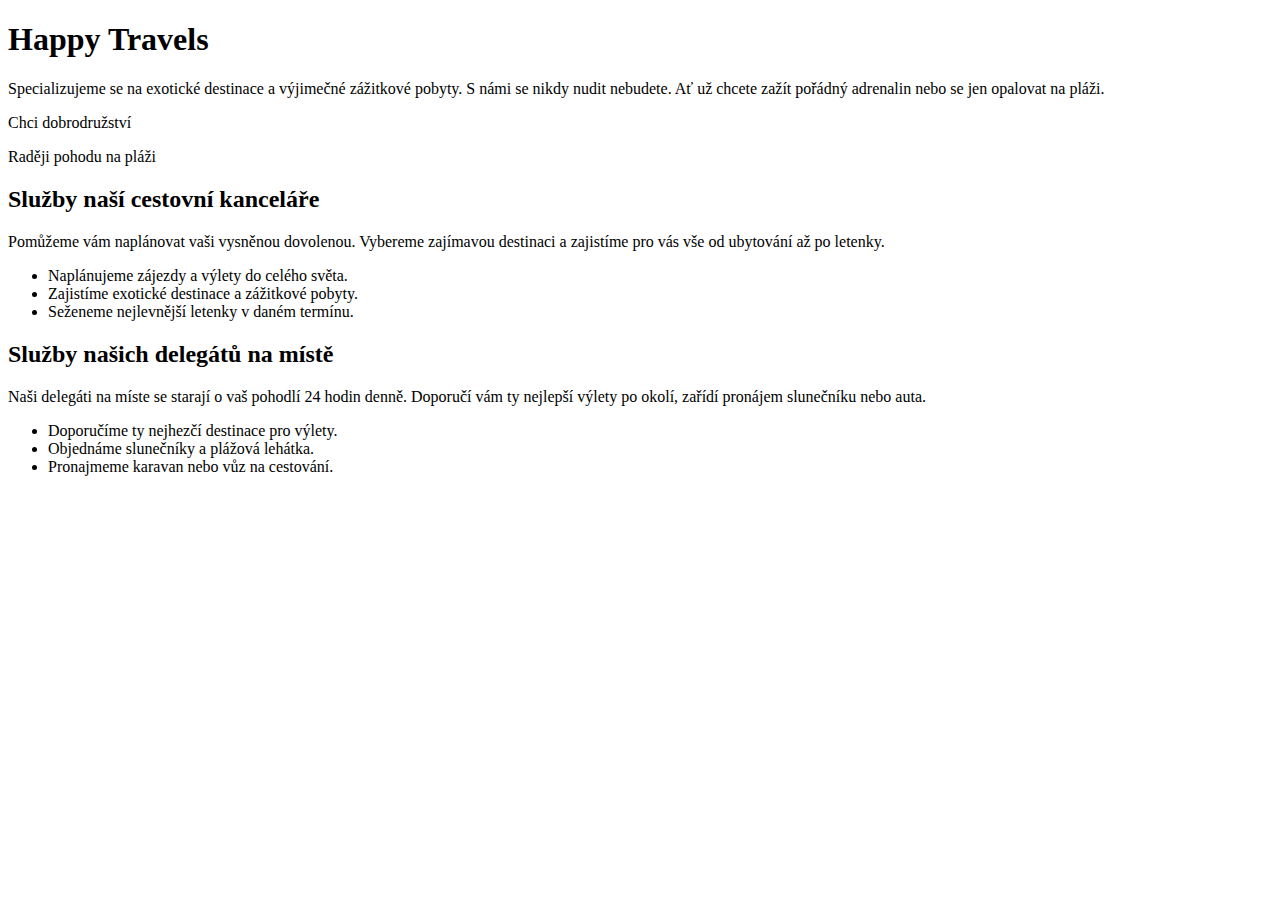
==== Sluzby/index.html @ 7a187b09 "Index, css, obrázky, vytvoření obsahu a tříd, přidání fontu." ====
<!DOCTYPE html>
<html lang="en">
  <head>
    <meta charset="UTF-8" />
    <meta name="viewport" content="width=device-width, initial-scale=1.0" />
    <title>Happy Travels</title>
    <link rel="stylesheet" href="style.css" />
    <link rel="preconnect" href="https://fonts.googleapis.com" />
    <link rel="preconnect" href="https://fonts.gstatic.com" crossorigin />
    <link
      href="https://fonts.googleapis.com/css2?family=Montserrat:wght@300;400;500&family=Nunito:wght@400;700&display=swap"
      rel="stylesheet"
    />
  </head>
  <body>
    <div class="uvod">
    <h1>Happy Travels</h1>
    
      <p class="popis">
        Specializujeme se na exotické destinace a výjimečné zážitkové pobyty. S
        námi se nikdy nudit nebudete. Ať už chcete zažít pořádný adrenalin nebo
        se jen opalovat na pláži.
      </p>
    

    <div class="tlacitka">
      <p>Chci dobrodružství</p>
      <p>Raději pohodu na pláži</p>
    </div>
</div>
<div class="obsah">
    <h2>Služby naší cestovní kanceláře</h2>

    <p class="popisvpravo">
      Pomůžeme vám naplánovat vaši vysněnou dovolenou. Vybereme zajímavou
      destinaci a zajistíme pro vás vše od ubytování až po letenky.
    </p>
    
      <ul class="sluzby">
        <li>Naplánujeme zájezdy a výlety do celého světa.</li>
        <li>Zajistíme exotické destinace a zážitkové pobyty.</li>
        <li>Seženeme nejlevnější letenky v daném termínu.</li>
      </ul>
    </div>

    <div class="obsah">

    <h2>Služby našich delegátů na místě</h2>
    <p class="popisvlevo">
      Naši delegáti na míste se starají o vaš pohodlí 24 hodin denně. Doporučí
      vám ty nejlepší výlety po okolí, zařídí pronájem slunečníku nebo auta.
    </p>
    
    <ul class="sluzby">
        <li>Doporučíme ty nejhezčí destinace pro výlety.</li>
        <li>Objednáme slunečníky a plážová lehátka.</li>
        <li>Pronajmeme karavan nebo vůz na cestování.</li>
    </ul></div>
  </body>
</html>
---- Sluzby/style.css ----
*, :after, :before { box-sizing: border-box; }
/*font-family: 'Montserrat', sans-serif;
font-family: 'Nunito', sans-serif;*/
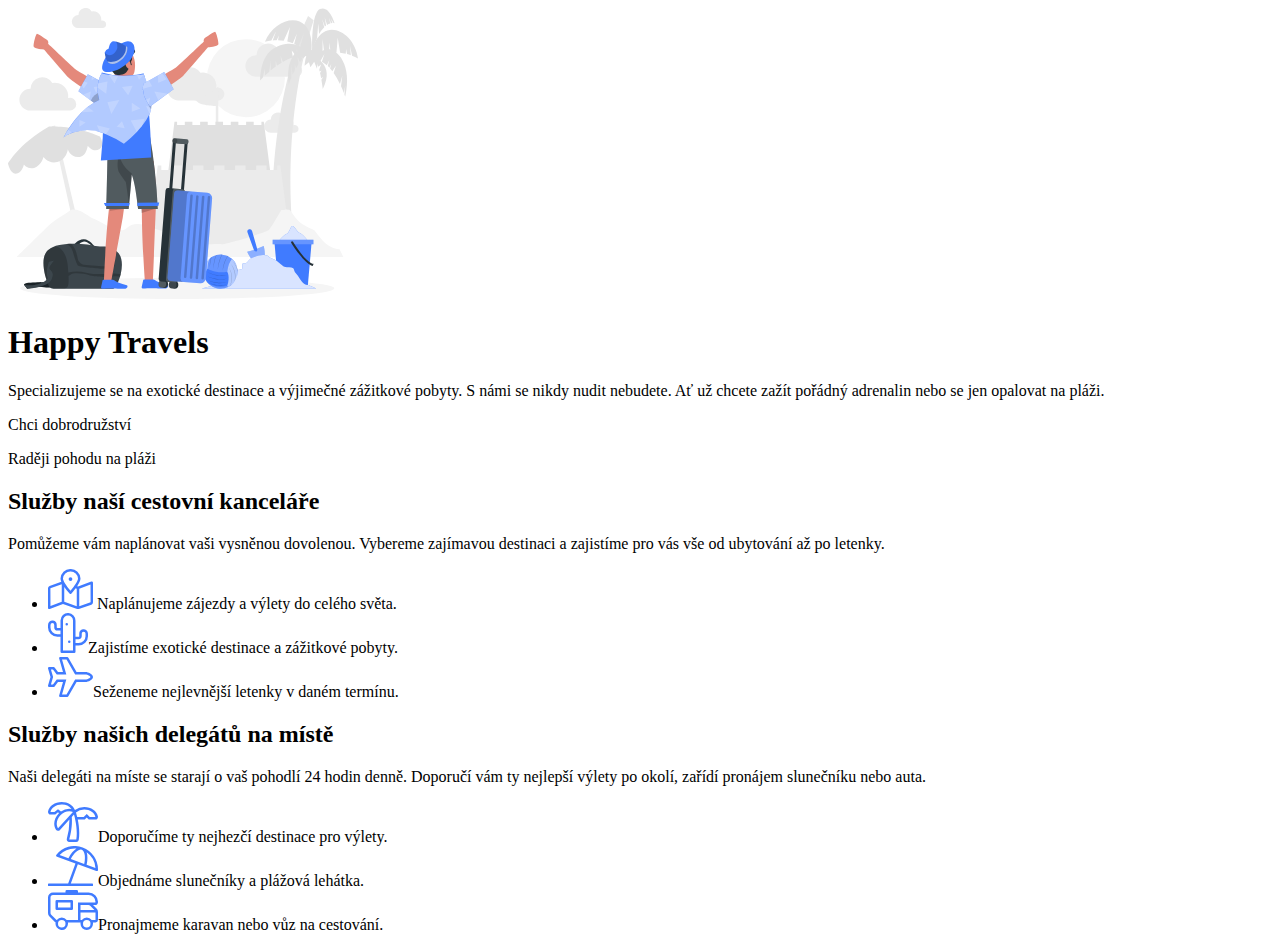
==== commit 2e4437f6: "Vložení obrázků a tříd" ====
--- a/Sluzby/index.html
+++ b/Sluzby/index.html
@@ -14,6 +14,7 @@
   </head>
   <body>
     <div class="uvod">
+        <img class="happy-traveler" src="obrazky/happy-traveler.svg" alt="Happy Traveler">
     <h1>Happy Travels</h1>
     
       <p class="popis">
@@ -37,9 +38,9 @@
     </p>
     
       <ul class="sluzby">
-        <li>Naplánujeme zájezdy a výlety do celého světa.</li>
-        <li>Zajistíme exotické destinace a zážitkové pobyty.</li>
-        <li>Seženeme nejlevnější letenky v daném termínu.</li>
+        <li><img class="ikona" src="obrazky/map-icon.svg" alt="Ikona mapy"> Naplánujeme zájezdy a výlety do celého světa.</li>
+        <li><img class="ikona" src="obrazky/cactus-icon.svg" alt="Ikona kaktusu">Zajistíme exotické destinace a zážitkové pobyty.</li>
+        <li><img class="ikona" src="obrazky/plane-icon.svg" alt="Ikona letadla">Seženeme nejlevnější letenky v daném termínu.</li>
       </ul>
     </div>
 
@@ -52,9 +53,9 @@
     </p>
     
     <ul class="sluzby">
-        <li>Doporučíme ty nejhezčí destinace pro výlety.</li>
-        <li>Objednáme slunečníky a plážová lehátka.</li>
-        <li>Pronajmeme karavan nebo vůz na cestování.</li>
+        <li><img class="ikona" src="obrazky/palm-icon.svg" alt="Ikona palmy">Doporučíme ty nejhezčí destinace pro výlety.</li>
+        <li><img class="ikona" src="obrazky/umbrella-icon.svg" alt="Ikona slunečníku">Objednáme slunečníky a plážová lehátka.</li>
+        <li><img class="ikona" src="obrazky/rv-icon.svg" alt="Ikona karavanu">Pronajmeme karavan nebo vůz na cestování.</li>
     </ul></div>
   </body>
 </html>
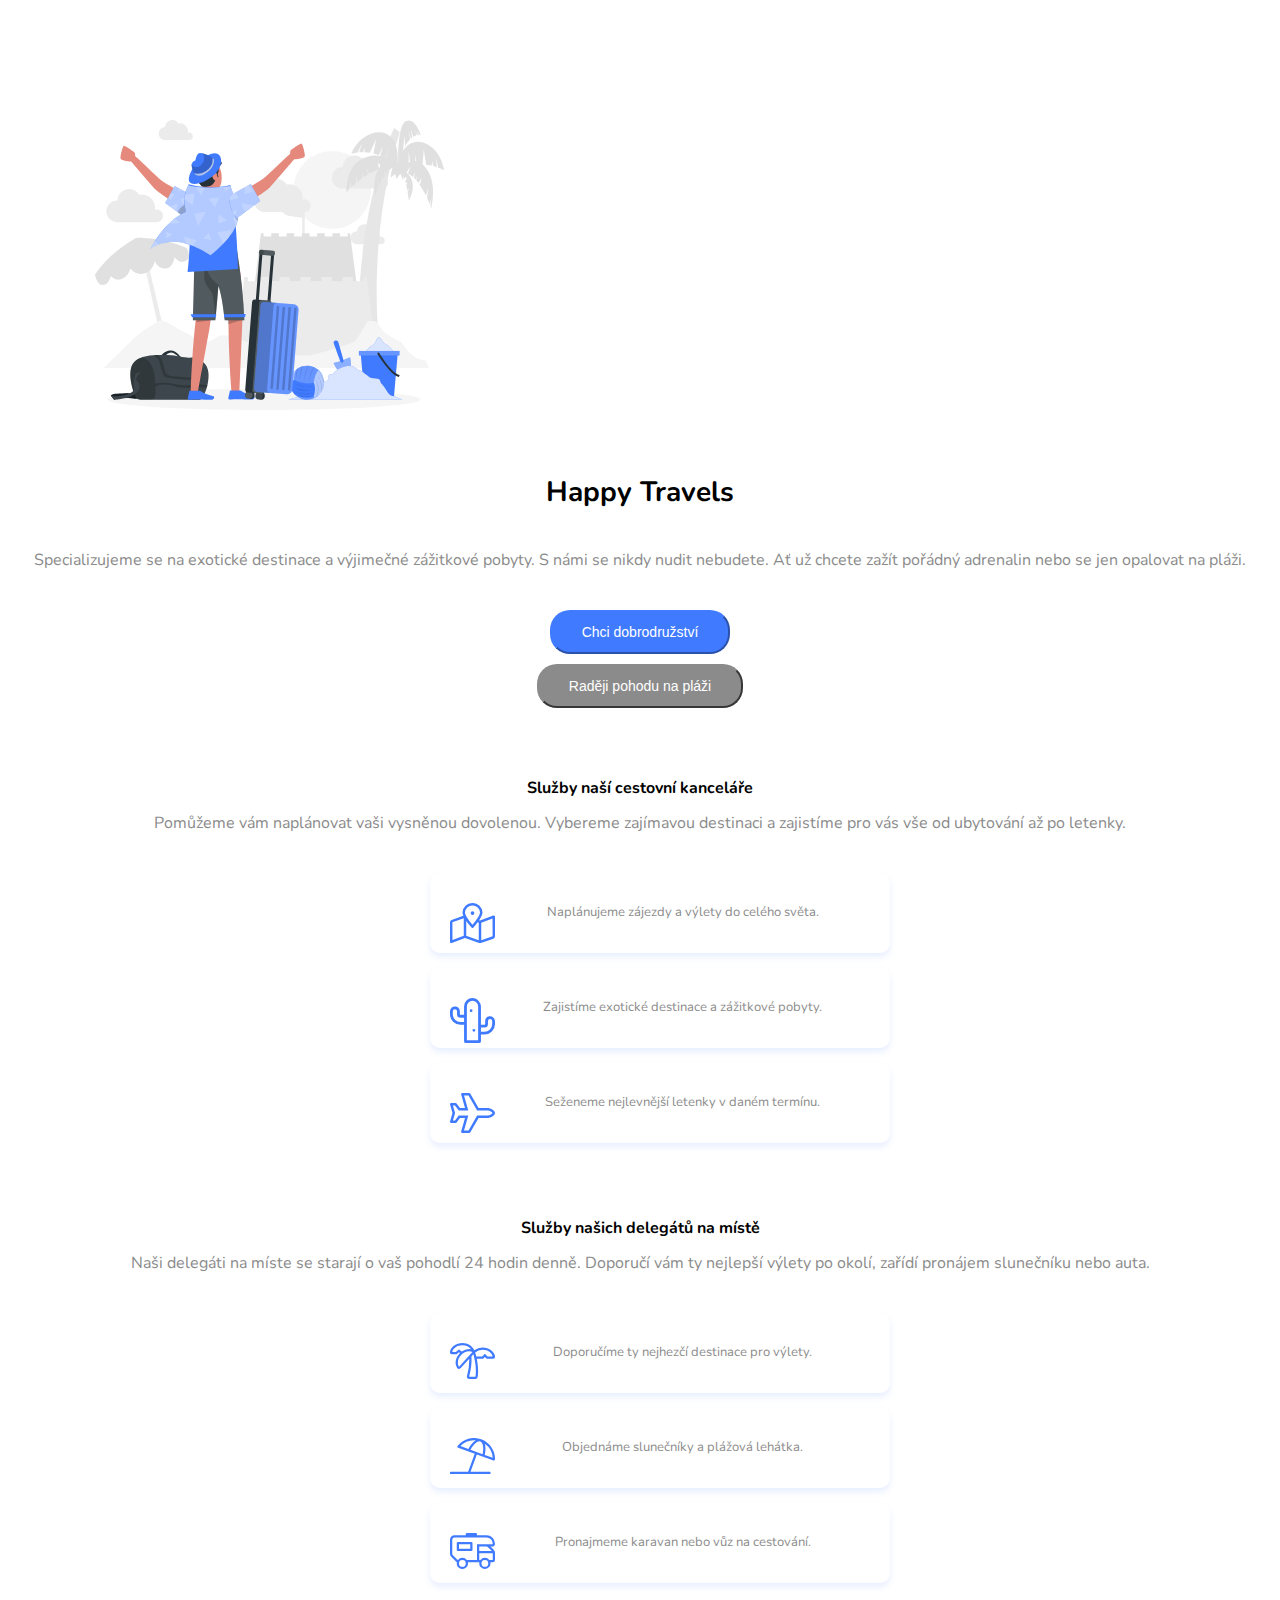
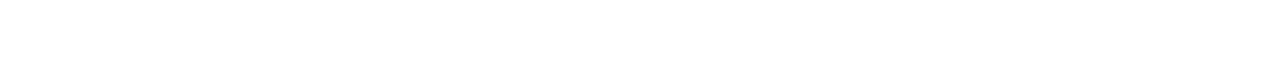
==== commit fc9505aa: "Přidání stylů a flexboxů" ====
--- a/Sluzby/index.html
+++ b/Sluzby/index.html
@@ -14,48 +14,84 @@
   </head>
   <body>
     <div class="uvod">
-        <img class="happy-traveler" src="obrazky/happy-traveler.svg" alt="Happy Traveler">
-    <h1>Happy Travels</h1>
-    
+      <img
+        class="happy-traveler"
+        src="obrazky/happy-traveler.svg"
+        alt="Happy Traveler"
+      />
+      <h1>Happy Travels</h1>
+
       <p class="popis">
         Specializujeme se na exotické destinace a výjimečné zážitkové pobyty. S
         námi se nikdy nudit nebudete. Ať už chcete zažít pořádný adrenalin nebo
         se jen opalovat na pláži.
       </p>
-    
+    </div>
+    <div class="tlacitka">
+      <button type="button" class="button1">Chci dobrodružství</button>
+      <button type="button" class="button2">Raději pohodu na pláži</button>
+    </div>
 
-    <div class="tlacitka">
-      <p>Chci dobrodružství</p>
-      <p>Raději pohodu na pláži</p>
-    </div>
-</div>
-<div class="obsah">
-    <h2>Služby naší cestovní kanceláře</h2>
+    <div class="obsah">
+      <h2>Služby naší cestovní kanceláře</h2>
 
-    <p class="popisvpravo">
-      Pomůžeme vám naplánovat vaši vysněnou dovolenou. Vybereme zajímavou
-      destinaci a zajistíme pro vás vše od ubytování až po letenky.
-    </p>
-    
+      <p class="popisvpravo">
+        Pomůžeme vám naplánovat vaši vysněnou dovolenou. Vybereme zajímavou
+        destinaci a zajistíme pro vás vše od ubytování až po letenky.
+      </p>
+
       <ul class="sluzby">
-        <li><img class="ikona" src="obrazky/map-icon.svg" alt="Ikona mapy"> Naplánujeme zájezdy a výlety do celého světa.</li>
-        <li><img class="ikona" src="obrazky/cactus-icon.svg" alt="Ikona kaktusu">Zajistíme exotické destinace a zážitkové pobyty.</li>
-        <li><img class="ikona" src="obrazky/plane-icon.svg" alt="Ikona letadla">Seženeme nejlevnější letenky v daném termínu.</li>
+        <li>
+          <img class="ikona" src="obrazky/map-icon.svg" alt="Ikona mapy" />
+          Naplánujeme zájezdy a výlety do celého světa.
+        </li>
+        <li>
+          <img
+            class="ikona"
+            src="obrazky/cactus-icon.svg"
+            alt="Ikona kaktusu"
+          />Zajistíme exotické destinace a zážitkové pobyty.
+        </li>
+        <li>
+          <img
+            class="ikona"
+            src="obrazky/plane-icon.svg"
+            alt="Ikona letadla"
+          />Seženeme nejlevnější letenky v daném termínu.
+        </li>
       </ul>
     </div>
 
     <div class="obsah">
+      <h2>Služby našich delegátů na místě</h2>
+      <p class="popisvlevo">
+        Naši delegáti na míste se starají o vaš pohodlí 24 hodin denně. Doporučí
+        vám ty nejlepší výlety po okolí, zařídí pronájem slunečníku nebo auta.
+      </p>
 
-    <h2>Služby našich delegátů na místě</h2>
-    <p class="popisvlevo">
-      Naši delegáti na míste se starají o vaš pohodlí 24 hodin denně. Doporučí
-      vám ty nejlepší výlety po okolí, zařídí pronájem slunečníku nebo auta.
-    </p>
-    
-    <ul class="sluzby">
-        <li><img class="ikona" src="obrazky/palm-icon.svg" alt="Ikona palmy">Doporučíme ty nejhezčí destinace pro výlety.</li>
-        <li><img class="ikona" src="obrazky/umbrella-icon.svg" alt="Ikona slunečníku">Objednáme slunečníky a plážová lehátka.</li>
-        <li><img class="ikona" src="obrazky/rv-icon.svg" alt="Ikona karavanu">Pronajmeme karavan nebo vůz na cestování.</li>
-    </ul></div>
+      <ul class="sluzby">
+        <li>
+          <img
+            class="ikona"
+            src="obrazky/palm-icon.svg"
+            alt="Ikona palmy"
+          />Doporučíme ty nejhezčí destinace pro výlety.
+        </li>
+        <li>
+          <img
+            class="ikona"
+            src="obrazky/umbrella-icon.svg"
+            alt="Ikona slunečníku"
+          />Objednáme slunečníky a plážová lehátka.
+        </li>
+        <li>
+          <img
+            class="ikona"
+            src="obrazky/rv-icon.svg"
+            alt="Ikona karavanu"
+          />Pronajmeme karavan nebo vůz na cestování.
+        </li>
+      </ul>
+    </div>
   </body>
 </html>
--- a/Sluzby/style.css
+++ b/Sluzby/style.css
@@ -1,3 +1,92 @@
-*, :after, :before { box-sizing: border-box; }
-/*font-family: 'Montserrat', sans-serif;
-font-family: 'Nunito', sans-serif;*/+*,
+:after,
+:before {
+  box-sizing: border-box;
+}
+
+body {
+  margin: 60px 20px;
+  font-family: "Montserrat", sans-serif;
+  font-family: "Nunito", sans-serif;
+}
+.happy-traveler {
+  height: 290px;
+  margin: 60px 75px 40px 75px;
+}
+h1 {
+  font-size: 28px;
+  text-align: center;
+  font-style: normal;
+  line-height: 35px;
+  margin-bottom: 40px;
+}
+
+h2 {
+  font-size: 16px;
+  text-align: center;
+  font-style: normal;
+  line-height: 20px;
+  margin-top: 60px;
+}
+
+p {
+  font-size: 16px;
+  font-style: normal;
+  line-height: 20px;
+  color: #8b8b8b;
+  text-align: center;
+  margin-bottom: 40px;
+  margin-top: 15px;
+}
+
+.tlacitka {
+  display: flex;
+  flex-direction: column;
+  align-items: center;
+}
+.button1,
+.button2 {
+  border-color: #407bff;
+  background-color: #407bff;
+  border-radius: 20px;
+  color: #ffffff;
+  font-size: 14px;
+  font-style: normal;
+  line-height: 20px;
+  margin-bottom: 10px;
+  padding: 10px 30px;
+}
+.button2 {
+  border-color: #8b8b8b;
+  background-color: #8b8b8b;
+}
+
+.sluzby {
+  display: flex;
+  flex-direction: column;
+  align-items: center;
+}
+
+.sluzby ul {
+  margin: 0;
+  padding: 0;
+}
+
+.sluzby li {
+  font-size: 13px;
+  list-style: none;
+  color: #8b8b8b;
+  margin-bottom: 15px;
+  border-radius: 10px;
+  box-shadow: #407bff1f 0 4px 6px;
+  padding: 30px 20px 20px 20px;
+  width: 460px;
+  height: 80px;
+  text-align: center;
+  margin-left: 20px;
+  margin-right: 20px;
+}
+.ikona {
+  width: 45px;
+  float: left;
+}
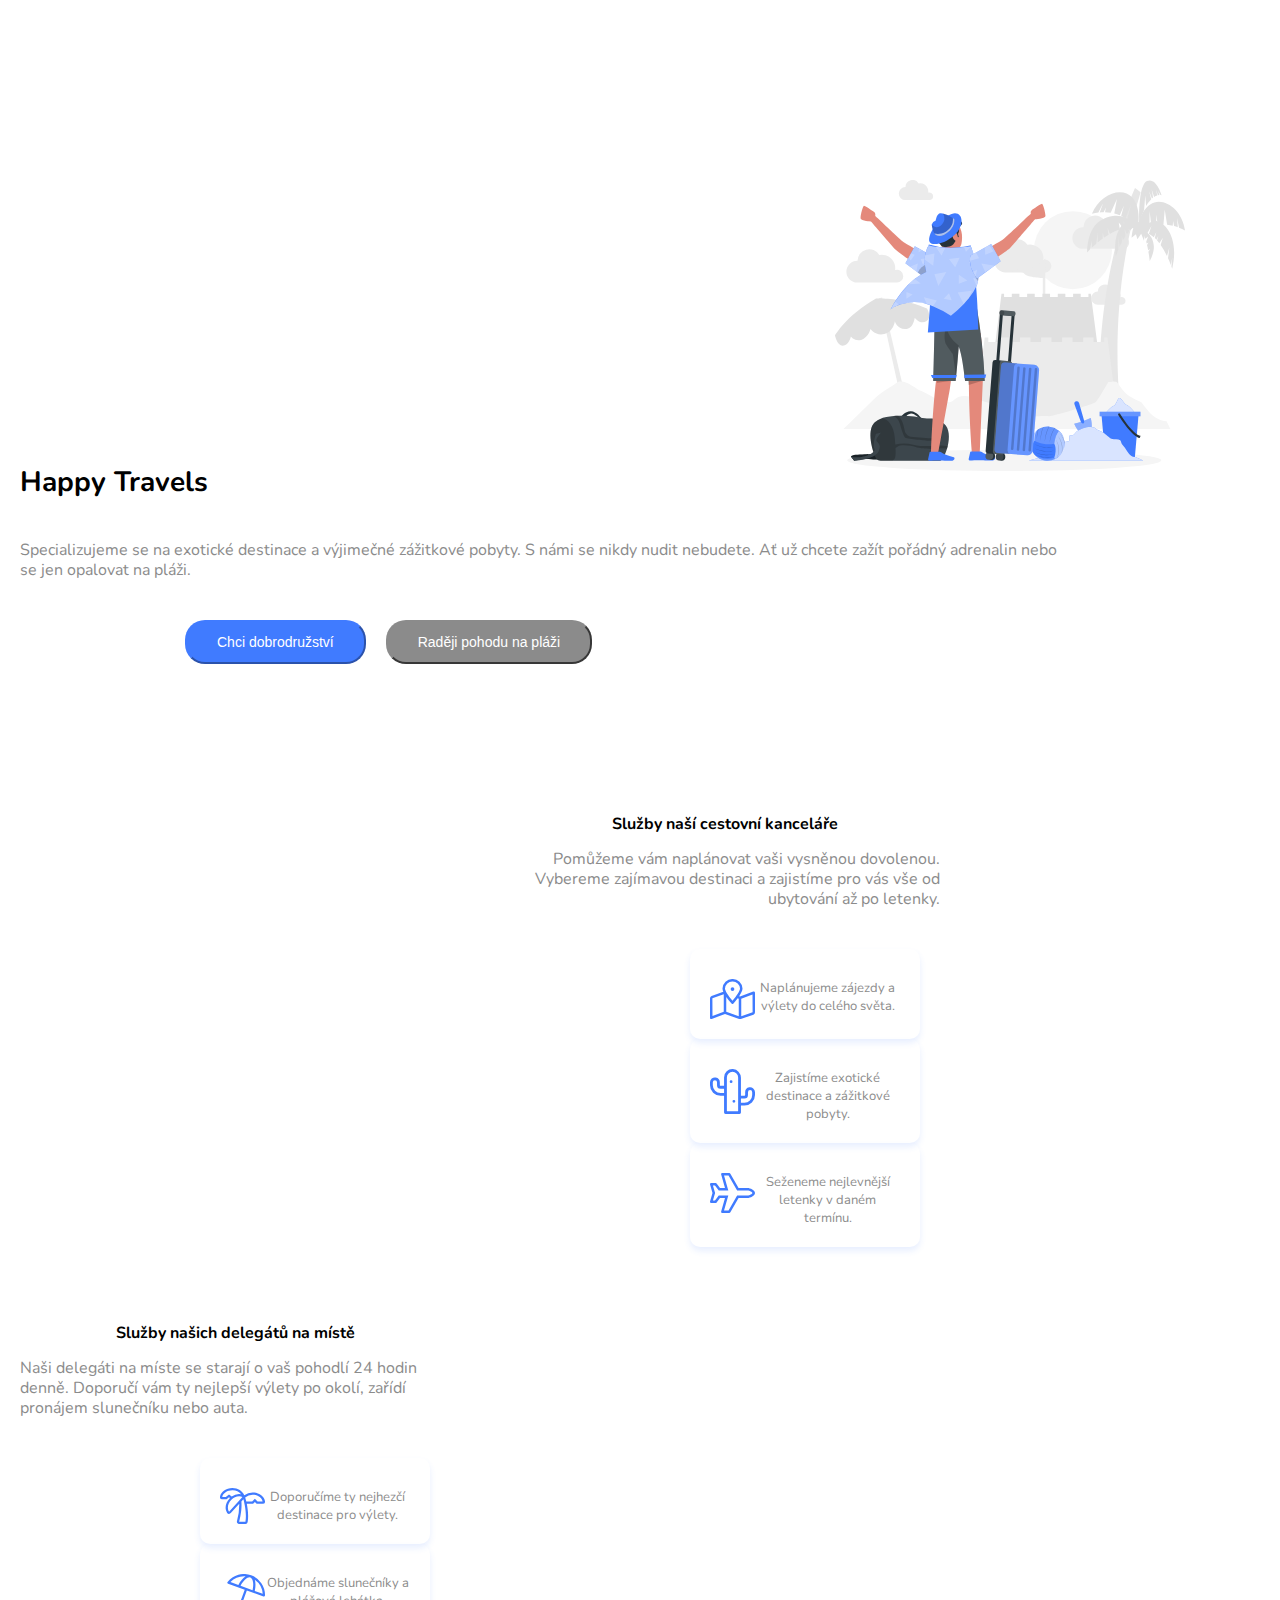
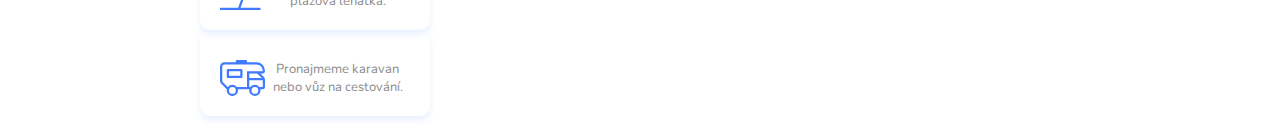
==== commit 472e1244: "Přidání responzivního webdesignu" ====
--- a/Sluzby/index.html
+++ b/Sluzby/index.html
@@ -26,13 +26,13 @@
         námi se nikdy nudit nebudete. Ať už chcete zažít pořádný adrenalin nebo
         se jen opalovat na pláži.
       </p>
-    </div>
+    
     <div class="tlacitka">
       <button type="button" class="button1">Chci dobrodružství</button>
       <button type="button" class="button2">Raději pohodu na pláži</button>
-    </div>
+    </div></div>
 
-    <div class="obsah">
+    <div class="sluzbyvpravo">
       <h2>Služby naší cestovní kanceláře</h2>
 
       <p class="popisvpravo">
@@ -62,7 +62,7 @@
       </ul>
     </div>
 
-    <div class="obsah">
+    <div class="sluzbyvlevo">
       <h2>Služby našich delegátů na místě</h2>
       <p class="popisvlevo">
         Naši delegáti na míste se starají o vaš pohodlí 24 hodin denně. Doporučí
--- a/Sluzby/style.css
+++ b/Sluzby/style.css
@@ -10,7 +10,7 @@
   font-family: "Nunito", sans-serif;
 }
 .happy-traveler {
-  height: 290px;
+  width: 350px;
   margin: 60px 75px 40px 75px;
 }
 h1 {
@@ -81,7 +81,6 @@
   box-shadow: #407bff1f 0 4px 6px;
   padding: 30px 20px 20px 20px;
   width: 460px;
-  height: 80px;
   text-align: center;
   margin-left: 20px;
   margin-right: 20px;
@@ -90,3 +89,69 @@
   width: 45px;
   float: left;
 }
+
+@media screen and (min-width: 640px) {
+  .happy-traveler {
+    max-width: 400px;
+    position:relative;
+    top:60px;
+    left:180px;
+    margin: 60px 185px 30px 185px;
+  }
+  .tlacitka {
+    display: flex;
+    flex-direction: row;
+  }
+  .button1 {
+    margin-left: 165px;
+    margin-right: 20px;
+  }
+  .button2 {
+    margin-right: 165px;
+  }
+  .sluzby ul {
+    display: flex;
+  }
+  .sluzby li {
+    width: 230px;
+    flex: 0 1 calc(100% / 3);
+    justify-content: space-between;
+    align-items: center;
+    margin: auto;
+  }
+}
+@media screen and (min-width: 1100px) {
+  .happy-traveler {
+    max-width: 425px; position:relative; top:60px; left:630px
+  }
+  h1 {
+    text-align: left;
+  }
+  .popis,
+  .popisvlevo {
+    text-align: left;
+  }
+  .popisvpravo {
+    text-align: right;
+    width: 430px;
+  }
+  .popisvlevo, h2 {
+    width: 430px;
+  }
+  body {
+    max-width: 1040px;
+    justify-content: center;
+    margin-left, margin-right: 80px;
+  }
+  .uvod,
+  .obsah {
+    margin-bottom: 80px;
+  }
+  .sluzby {
+    width: 550px;
+  }
+  .sluzbyvpravo {float:right}
+  .sluzbyvlevo {float:left}
+  .sluzbyvpravo ul, .sluzbyvlevo ul {display:flex}
+  
+}
